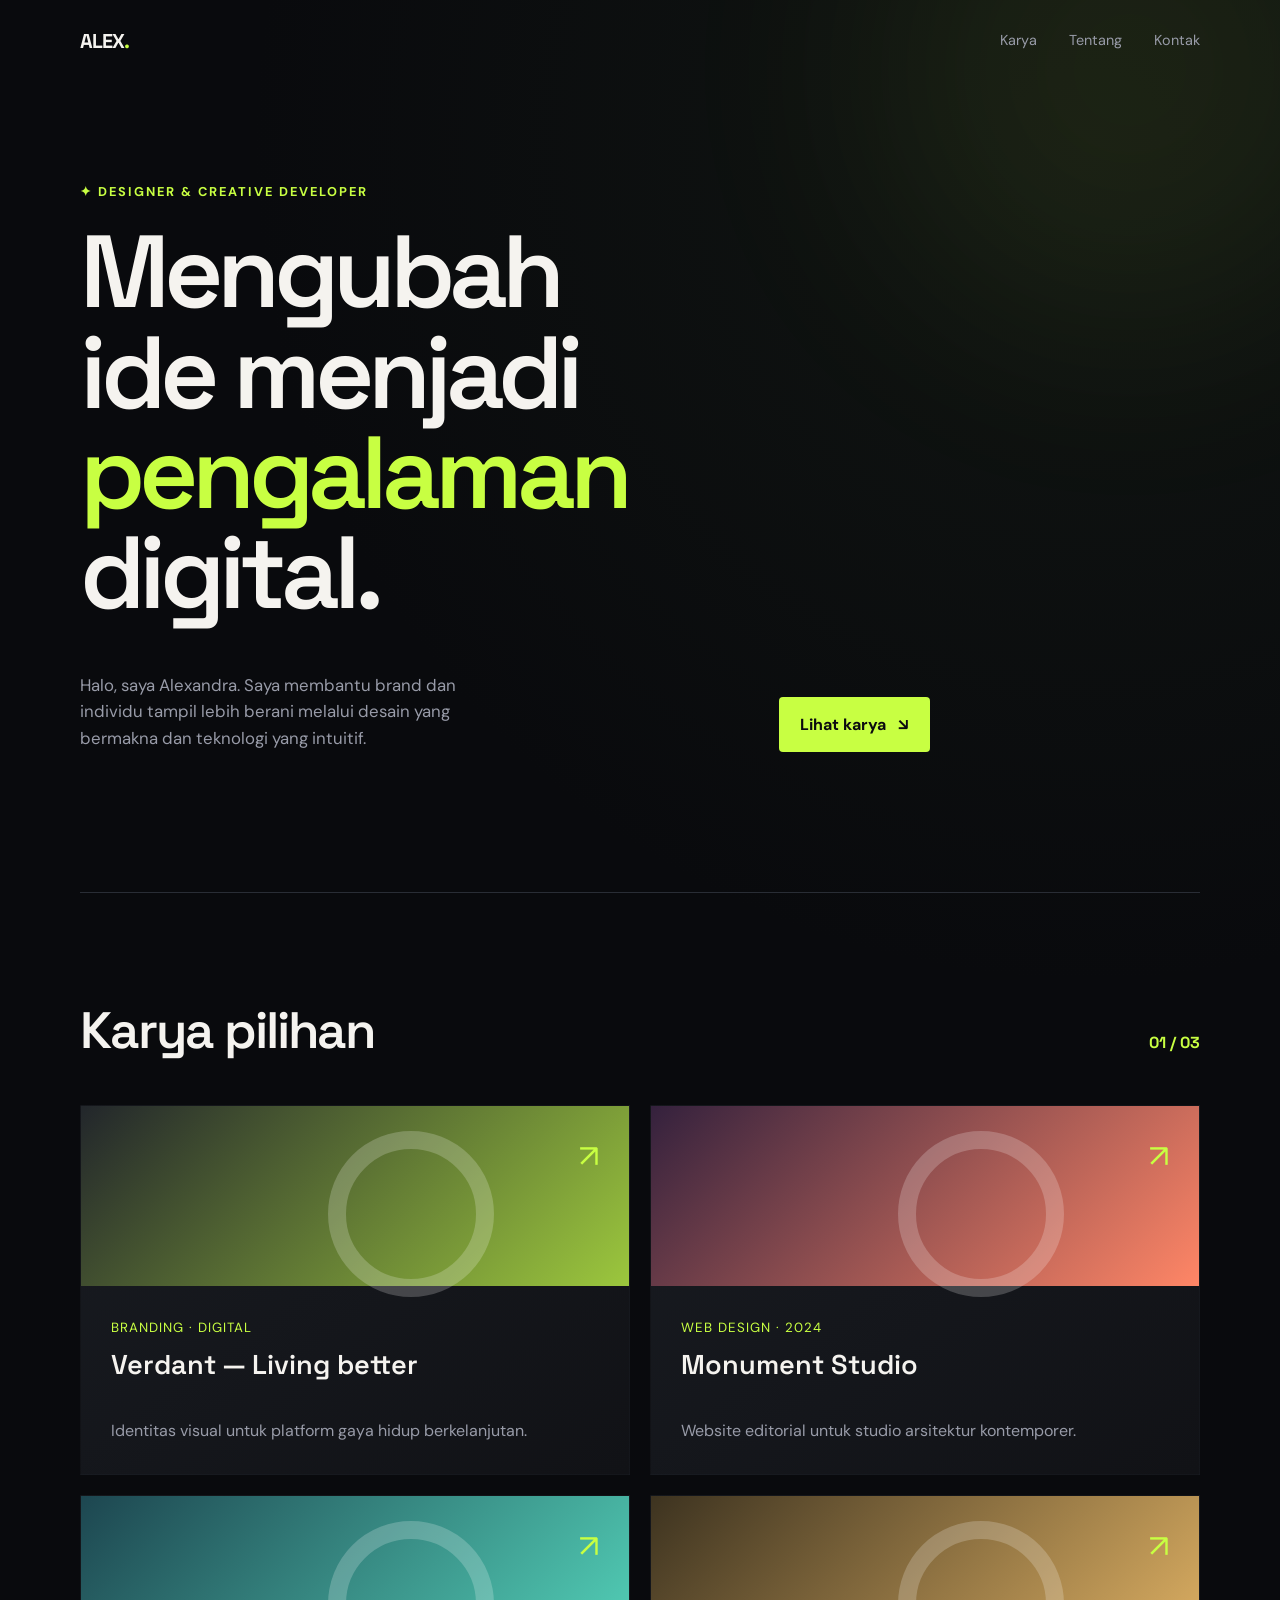
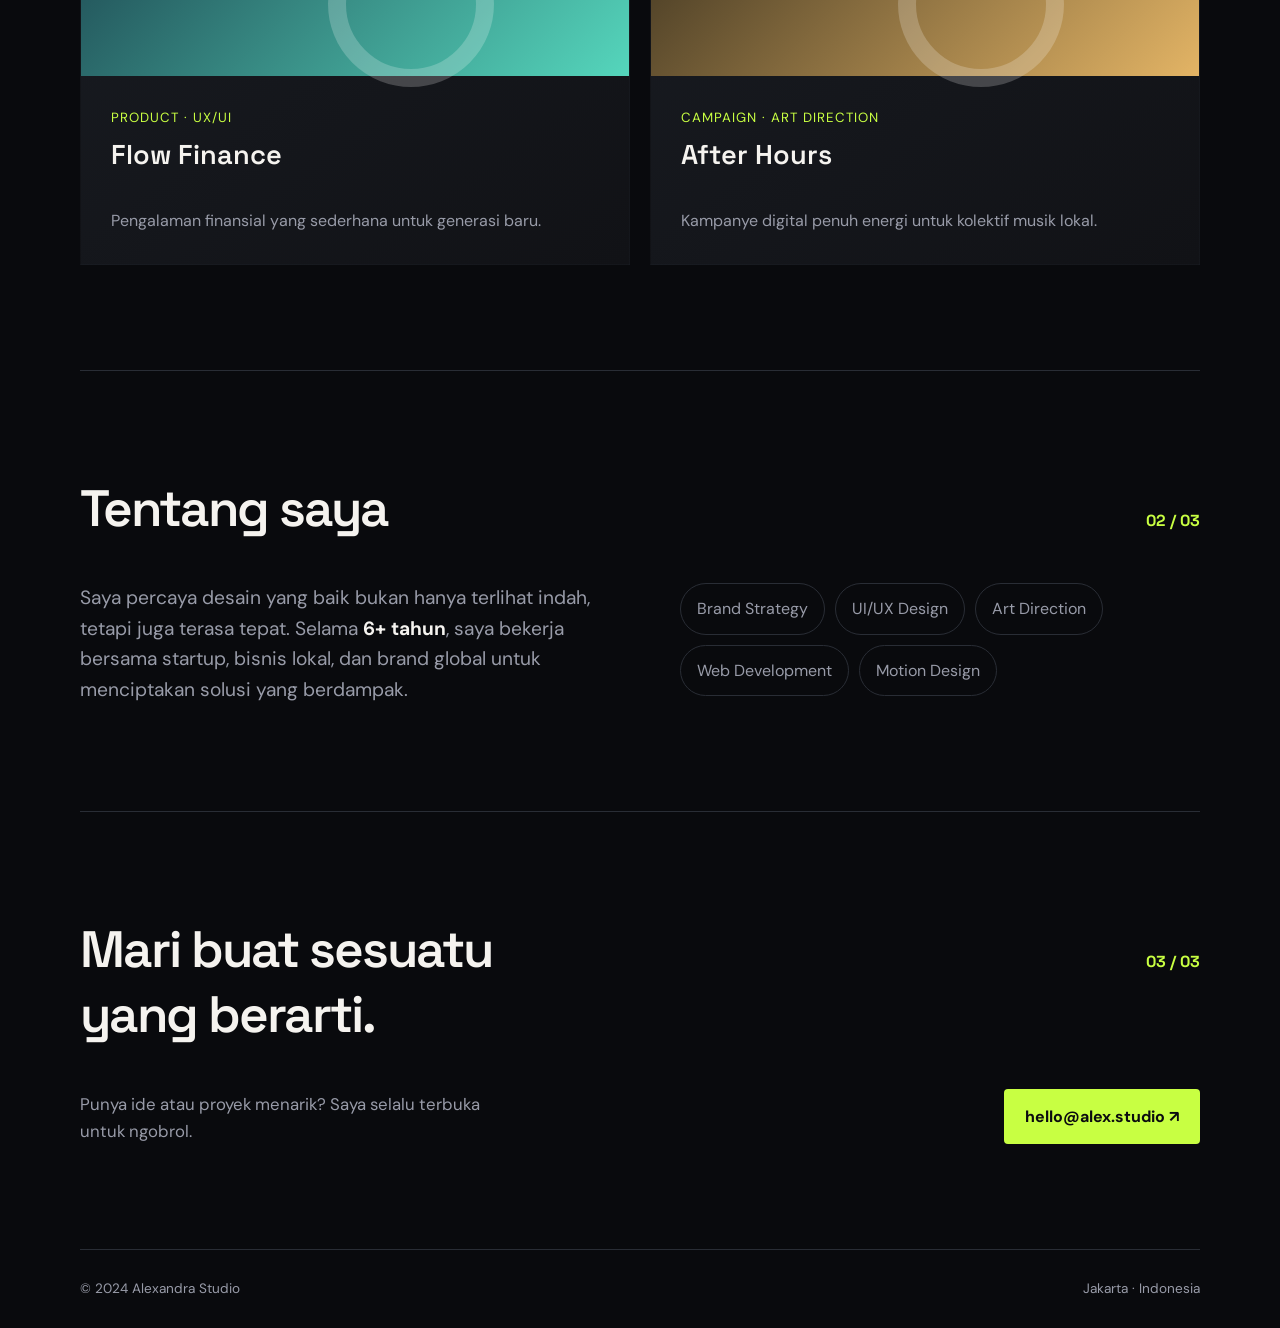
==== index.html @ 690a11e9 "Menambah Aplikasi Cek Khodam" ====
<!DOCTYPE html>
<html lang="id">
<head>
	<meta charset="UTF-8">
	<meta name="viewport" content="width=device-width, initial-scale=1.0">
	<meta name="description" content="Portofolio personal kreatif dan profesional.">
	<title>Alexandra — Creative Portfolio</title>
	<style>
		@import url('https://fonts.googleapis.com/css2?family=DM+Sans:wght@400;500;700&family=Space+Grotesk:wght@500;600;700&display=swap');
		:root { --bg:#090a0d; --card:#14161b; --text:#f5f3ef; --muted:#989ba8; --accent:#c8ff42; --line:#292d35; }
		* { box-sizing:border-box; margin:0; padding:0; }
		html { scroll-behavior:smooth; }
		body { background:radial-gradient(circle at 85% 5%,#202b1c55,transparent 28%),var(--bg); color:var(--text); font-family:'DM Sans',sans-serif; line-height:1.6; overflow-x:hidden; }
		body:before { content:''; position:fixed; width:500px; height:500px; border-radius:50%; background:var(--accent); opacity:.07; filter:blur(130px); top:-180px; right:-100px; pointer-events:none; }
		a { color:inherit; text-decoration:none; }
		.wrap { width:min(1120px, calc(100% - 48px)); margin:auto; }
		nav { display:flex; justify-content:space-between; align-items:center; padding:28px 0; position:relative; z-index:5; }
		.logo { font:700 1.25rem 'Space Grotesk'; letter-spacing:-1px; }
		.logo span { color:var(--accent); }
		.links { display:flex; gap:32px; color:var(--muted); font-size:.9rem; }
		.links a:hover { color:var(--accent); }
		.menu { display:none; background:none; border:0; color:white; font-size:1.5rem; cursor:pointer; }
		.hero { min-height:calc(100vh - 90px); display:flex; align-items:center; padding:70px 0 110px; }
		.eyebrow { color:var(--accent); font-size:.8rem; font-weight:700; letter-spacing:2px; text-transform:uppercase; margin-bottom:20px; }
		h1 { max-width:850px; font:600 clamp(3.2rem, 8vw, 7rem)/.98 'Space Grotesk'; letter-spacing:-6px; text-wrap:balance; }
		h1 em { color:var(--accent); font-style:normal; }
		.hero-bottom { display:flex; justify-content:space-between; align-items:end; gap:35px; margin-top:48px; }
		.intro { max-width:410px; color:var(--muted); font-size:1.05rem; }
		.button { display:inline-flex; align-items:center; gap:12px; background:var(--accent); color:#0b0b0f; padding:15px 21px; border-radius:4px; font-weight:700; transition:.25s; }
		.button:hover { transform:translateY(-4px); box-shadow:0 10px 30px #c8ff4230; }
		section { padding:105px 0; border-top:1px solid var(--line); }
		.section-head { display:flex; justify-content:space-between; align-items:baseline; margin-bottom:42px; }
		h2 { font:600 clamp(2rem,4vw,3.5rem) 'Space Grotesk'; letter-spacing:-2px; }
		.number { color:var(--accent); font:700 1rem 'Space Grotesk'; }
		.projects { display:grid; grid-template-columns:repeat(2,1fr); gap:20px; }
		.project { min-height:370px; background:linear-gradient(145deg,#181b21,#111216); padding:30px; display:flex; flex-direction:column; justify-content:space-between; position:relative; overflow:hidden; border:1px solid transparent; transition:.3s; }
		.project:hover { border-color:var(--accent); transform:translateY(-6px); }
		.project:after { content:'↗'; position:absolute; top:25px; right:30px; font-size:2rem; color:var(--accent); }
		.visual { height:180px; margin:-30px -30px 28px; background:linear-gradient(135deg,#22262b,#9cc73d); position:relative; }
		.visual.two { background:linear-gradient(135deg,#34213d,#ff8666); }
		.visual.three { background:linear-gradient(135deg,#1d4650,#55d6bc); }
		.visual.four { background:linear-gradient(135deg,#3d3320,#e3b465); }
		.visual:before { content:''; position:absolute; width:130px; height:130px; border:18px solid #ffffff35; border-radius:50%; top:25px; left:45%; }
		.project small { color:var(--accent); text-transform:uppercase; letter-spacing:1px; }
		.project h3 { font:600 1.7rem 'Space Grotesk'; margin-top:7px; }
		.project p { color:var(--muted); }
		.about-grid { display:grid; grid-template-columns:1fr 1fr; gap:80px; }
		.about-copy { color:var(--muted); font-size:1.2rem; }
		.about-copy strong { color:var(--text); }
		.skills { display:flex; flex-wrap:wrap; gap:10px; align-content:start; }
		.skill { border:1px solid var(--line); padding:12px 16px; border-radius:30px; color:var(--muted); }
		.contact { display:flex; justify-content:space-between; align-items:end; gap:30px; }
		.contact h2 { max-width:650px; }
		.contact h2 span { color:var(--accent); }
		footer { padding:28px 0; color:var(--muted); font-size:.85rem; display:flex; justify-content:space-between; border-top:1px solid var(--line); }
		.reveal { opacity:0; transform:translateY(24px); transition:opacity .7s ease,transform .7s ease; }
		.reveal.visible { opacity:1; transform:none; }
		@media(max-width:700px) { .wrap { width:min(100% - 32px,1120px); } .links { display:none; position:absolute; top:76px; right:0; flex-direction:column; gap:0; min-width:150px; padding:8px; background:#17191f; border:1px solid var(--line); border-radius:8px; box-shadow:0 15px 35px #0008; } .links.open { display:flex; } .links a { padding:10px 12px; } .menu { display:block; } h1 { letter-spacing:-3px; } .hero-bottom,.contact { align-items:start; flex-direction:column; } .projects,.about-grid { grid-template-columns:1fr; } .about-grid { gap:35px; } section { padding:75px 0; } footer { gap:12px; flex-direction:column; } }
	</style>
</head>
<body>
	<div class="wrap">
		<nav><a class="logo" href="#">ALEX<span>.</span></a><div class="links"><a href="#work">Karya</a><a href="#about">Tentang</a><a href="#contact">Kontak</a></div><button class="menu" aria-label="Buka menu" aria-expanded="false">☰</button></nav>
		<main>
			<section class="hero" style="border:0">
				<div><div class="eyebrow">✦ Designer & Creative Developer</div><h1>Mengubah ide menjadi <em>pengalaman</em> digital.</h1><div class="hero-bottom"><p class="intro">Halo, saya Alexandra. Saya membantu brand dan individu tampil lebih berani melalui desain yang bermakna dan teknologi yang intuitif.</p><a class="button" href="#work">Lihat karya <span>↘</span></a></div></div>
			</section>
			<section id="work"><div class="section-head"><h2>Karya pilihan</h2><span class="number">01 / 03</span></div><div class="projects">
				<a class="project" href="#"><div><div class="visual"></div><small>Branding · Digital</small><h3>Verdant — Living better</h3></div><p>Identitas visual untuk platform gaya hidup berkelanjutan.</p></a>
				<a class="project" href="#"><div><div class="visual two"></div><small>Web Design · 2024</small><h3>Monument Studio</h3></div><p>Website editorial untuk studio arsitektur kontemporer.</p></a>
				<a class="project" href="#"><div><div class="visual three"></div><small>Product · UX/UI</small><h3>Flow Finance</h3></div><p>Pengalaman finansial yang sederhana untuk generasi baru.</p></a>
				<a class="project" href="#"><div><div class="visual four"></div><small>Campaign · Art Direction</small><h3>After Hours</h3></div><p>Kampanye digital penuh energi untuk kolektif musik lokal.</p></a>
			</div></section>
			<section id="about"><div class="section-head"><h2>Tentang saya</h2><span class="number">02 / 03</span></div><div class="about-grid"><p class="about-copy">Saya percaya desain yang baik bukan hanya terlihat indah, tetapi juga terasa tepat. Selama <strong>6+ tahun</strong>, saya bekerja bersama startup, bisnis lokal, dan brand global untuk menciptakan solusi yang berdampak.</p><div class="skills"><span class="skill">Brand Strategy</span><span class="skill">UI/UX Design</span><span class="skill">Art Direction</span><span class="skill">Web Development</span><span class="skill">Motion Design</span></div></div></section>
			<section id="contact"><div class="section-head"><h2>Mari buat sesuatu<br><span>yang berarti.</span></h2><span class="number">03 / 03</span></div><div class="contact"><p class="intro">Punya ide atau proyek menarik? Saya selalu terbuka untuk ngobrol.</p><a class="button" href="mailto:hello@alex.studio">hello@alex.studio ↗</a></div></section>
		</main>
		<footer><span>© 2024 Alexandra Studio</span><span>Jakarta · Indonesia</span></footer>
	</div>
	<script>
		const menu = document.querySelector('.menu'), links = document.querySelector('.links');
		menu.addEventListener('click', () => { const open = links.classList.toggle('open'); menu.setAttribute('aria-expanded', open); });
		links.querySelectorAll('a').forEach(link => link.addEventListener('click', () => links.classList.remove('open')));
		const observer = new IntersectionObserver(entries => entries.forEach(entry => entry.isIntersecting && entry.target.classList.add('visible'), { threshold:.12 }));
		document.querySelectorAll('section, .project, footer').forEach(el => { el.classList.add('reveal'); observer.observe(el); });
	</script>
</body>
</html>
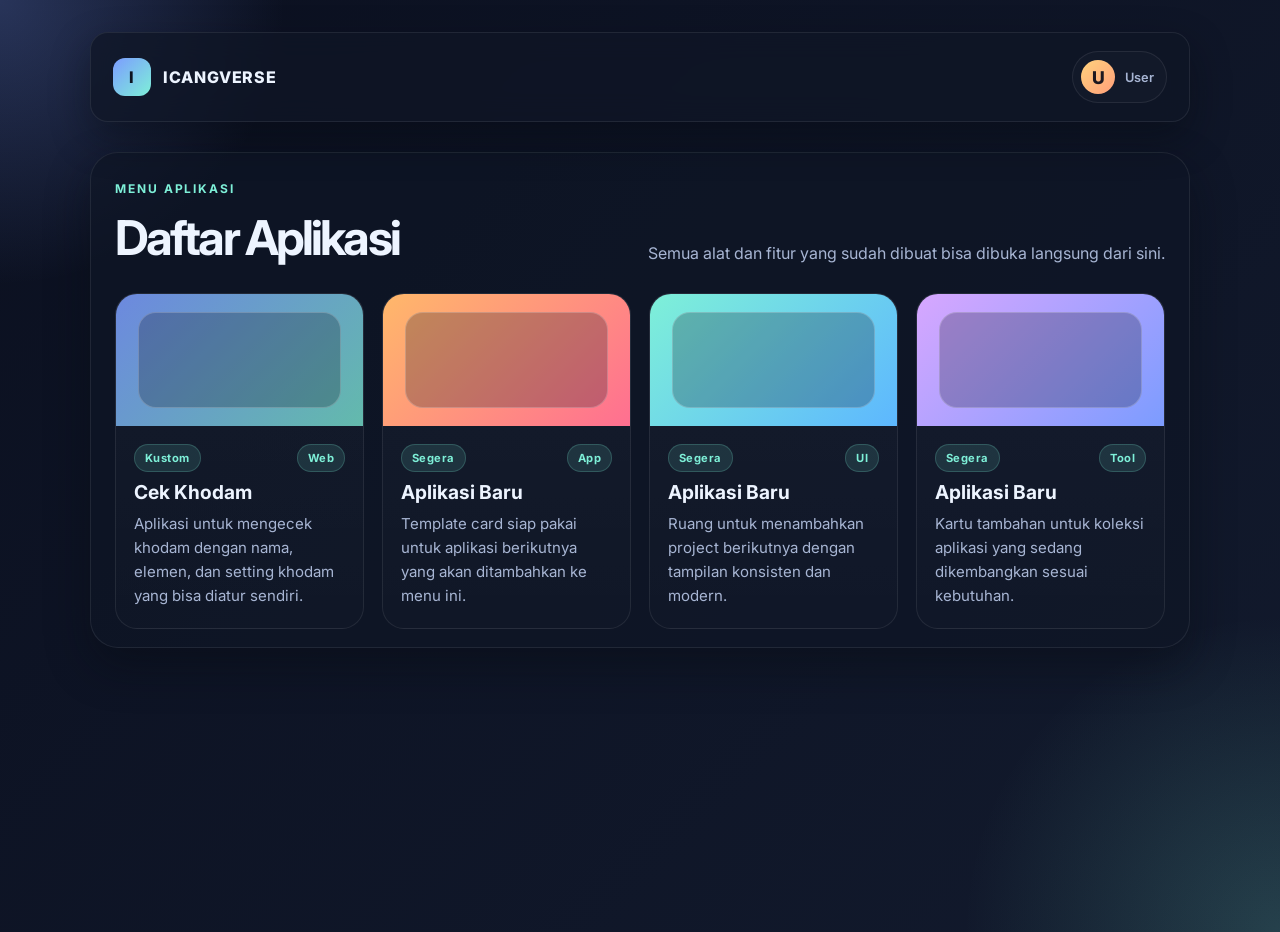
==== commit 10e8d99d: "pembaruan halaman utama" ====
--- a/index.html
+++ b/index.html
@@ -1,87 +1,320 @@
 <!DOCTYPE html>
 <html lang="id">
-<head>
-	<meta charset="UTF-8">
-	<meta name="viewport" content="width=device-width, initial-scale=1.0">
-	<meta name="description" content="Portofolio personal kreatif dan profesional.">
-	<title>Alexandra — Creative Portfolio</title>
-	<style>
-		@import url('https://fonts.googleapis.com/css2?family=DM+Sans:wght@400;500;700&family=Space+Grotesk:wght@500;600;700&display=swap');
-		:root { --bg:#090a0d; --card:#14161b; --text:#f5f3ef; --muted:#989ba8; --accent:#c8ff42; --line:#292d35; }
-		* { box-sizing:border-box; margin:0; padding:0; }
-		html { scroll-behavior:smooth; }
-		body { background:radial-gradient(circle at 85% 5%,#202b1c55,transparent 28%),var(--bg); color:var(--text); font-family:'DM Sans',sans-serif; line-height:1.6; overflow-x:hidden; }
-		body:before { content:''; position:fixed; width:500px; height:500px; border-radius:50%; background:var(--accent); opacity:.07; filter:blur(130px); top:-180px; right:-100px; pointer-events:none; }
-		a { color:inherit; text-decoration:none; }
-		.wrap { width:min(1120px, calc(100% - 48px)); margin:auto; }
-		nav { display:flex; justify-content:space-between; align-items:center; padding:28px 0; position:relative; z-index:5; }
-		.logo { font:700 1.25rem 'Space Grotesk'; letter-spacing:-1px; }
-		.logo span { color:var(--accent); }
-		.links { display:flex; gap:32px; color:var(--muted); font-size:.9rem; }
-		.links a:hover { color:var(--accent); }
-		.menu { display:none; background:none; border:0; color:white; font-size:1.5rem; cursor:pointer; }
-		.hero { min-height:calc(100vh - 90px); display:flex; align-items:center; padding:70px 0 110px; }
-		.eyebrow { color:var(--accent); font-size:.8rem; font-weight:700; letter-spacing:2px; text-transform:uppercase; margin-bottom:20px; }
-		h1 { max-width:850px; font:600 clamp(3.2rem, 8vw, 7rem)/.98 'Space Grotesk'; letter-spacing:-6px; text-wrap:balance; }
-		h1 em { color:var(--accent); font-style:normal; }
-		.hero-bottom { display:flex; justify-content:space-between; align-items:end; gap:35px; margin-top:48px; }
-		.intro { max-width:410px; color:var(--muted); font-size:1.05rem; }
-		.button { display:inline-flex; align-items:center; gap:12px; background:var(--accent); color:#0b0b0f; padding:15px 21px; border-radius:4px; font-weight:700; transition:.25s; }
-		.button:hover { transform:translateY(-4px); box-shadow:0 10px 30px #c8ff4230; }
-		section { padding:105px 0; border-top:1px solid var(--line); }
-		.section-head { display:flex; justify-content:space-between; align-items:baseline; margin-bottom:42px; }
-		h2 { font:600 clamp(2rem,4vw,3.5rem) 'Space Grotesk'; letter-spacing:-2px; }
-		.number { color:var(--accent); font:700 1rem 'Space Grotesk'; }
-		.projects { display:grid; grid-template-columns:repeat(2,1fr); gap:20px; }
-		.project { min-height:370px; background:linear-gradient(145deg,#181b21,#111216); padding:30px; display:flex; flex-direction:column; justify-content:space-between; position:relative; overflow:hidden; border:1px solid transparent; transition:.3s; }
-		.project:hover { border-color:var(--accent); transform:translateY(-6px); }
-		.project:after { content:'↗'; position:absolute; top:25px; right:30px; font-size:2rem; color:var(--accent); }
-		.visual { height:180px; margin:-30px -30px 28px; background:linear-gradient(135deg,#22262b,#9cc73d); position:relative; }
-		.visual.two { background:linear-gradient(135deg,#34213d,#ff8666); }
-		.visual.three { background:linear-gradient(135deg,#1d4650,#55d6bc); }
-		.visual.four { background:linear-gradient(135deg,#3d3320,#e3b465); }
-		.visual:before { content:''; position:absolute; width:130px; height:130px; border:18px solid #ffffff35; border-radius:50%; top:25px; left:45%; }
-		.project small { color:var(--accent); text-transform:uppercase; letter-spacing:1px; }
-		.project h3 { font:600 1.7rem 'Space Grotesk'; margin-top:7px; }
-		.project p { color:var(--muted); }
-		.about-grid { display:grid; grid-template-columns:1fr 1fr; gap:80px; }
-		.about-copy { color:var(--muted); font-size:1.2rem; }
-		.about-copy strong { color:var(--text); }
-		.skills { display:flex; flex-wrap:wrap; gap:10px; align-content:start; }
-		.skill { border:1px solid var(--line); padding:12px 16px; border-radius:30px; color:var(--muted); }
-		.contact { display:flex; justify-content:space-between; align-items:end; gap:30px; }
-		.contact h2 { max-width:650px; }
-		.contact h2 span { color:var(--accent); }
-		footer { padding:28px 0; color:var(--muted); font-size:.85rem; display:flex; justify-content:space-between; border-top:1px solid var(--line); }
-		.reveal { opacity:0; transform:translateY(24px); transition:opacity .7s ease,transform .7s ease; }
-		.reveal.visible { opacity:1; transform:none; }
-		@media(max-width:700px) { .wrap { width:min(100% - 32px,1120px); } .links { display:none; position:absolute; top:76px; right:0; flex-direction:column; gap:0; min-width:150px; padding:8px; background:#17191f; border:1px solid var(--line); border-radius:8px; box-shadow:0 15px 35px #0008; } .links.open { display:flex; } .links a { padding:10px 12px; } .menu { display:block; } h1 { letter-spacing:-3px; } .hero-bottom,.contact { align-items:start; flex-direction:column; } .projects,.about-grid { grid-template-columns:1fr; } .about-grid { gap:35px; } section { padding:75px 0; } footer { gap:12px; flex-direction:column; } }
-	</style>
-</head>
-<body>
-	<div class="wrap">
-		<nav><a class="logo" href="#">ALEX<span>.</span></a><div class="links"><a href="#work">Karya</a><a href="#about">Tentang</a><a href="#contact">Kontak</a></div><button class="menu" aria-label="Buka menu" aria-expanded="false">☰</button></nav>
-		<main>
-			<section class="hero" style="border:0">
-				<div><div class="eyebrow">✦ Designer & Creative Developer</div><h1>Mengubah ide menjadi <em>pengalaman</em> digital.</h1><div class="hero-bottom"><p class="intro">Halo, saya Alexandra. Saya membantu brand dan individu tampil lebih berani melalui desain yang bermakna dan teknologi yang intuitif.</p><a class="button" href="#work">Lihat karya <span>↘</span></a></div></div>
-			</section>
-			<section id="work"><div class="section-head"><h2>Karya pilihan</h2><span class="number">01 / 03</span></div><div class="projects">
-				<a class="project" href="#"><div><div class="visual"></div><small>Branding · Digital</small><h3>Verdant — Living better</h3></div><p>Identitas visual untuk platform gaya hidup berkelanjutan.</p></a>
-				<a class="project" href="#"><div><div class="visual two"></div><small>Web Design · 2024</small><h3>Monument Studio</h3></div><p>Website editorial untuk studio arsitektur kontemporer.</p></a>
-				<a class="project" href="#"><div><div class="visual three"></div><small>Product · UX/UI</small><h3>Flow Finance</h3></div><p>Pengalaman finansial yang sederhana untuk generasi baru.</p></a>
-				<a class="project" href="#"><div><div class="visual four"></div><small>Campaign · Art Direction</small><h3>After Hours</h3></div><p>Kampanye digital penuh energi untuk kolektif musik lokal.</p></a>
-			</div></section>
-			<section id="about"><div class="section-head"><h2>Tentang saya</h2><span class="number">02 / 03</span></div><div class="about-grid"><p class="about-copy">Saya percaya desain yang baik bukan hanya terlihat indah, tetapi juga terasa tepat. Selama <strong>6+ tahun</strong>, saya bekerja bersama startup, bisnis lokal, dan brand global untuk menciptakan solusi yang berdampak.</p><div class="skills"><span class="skill">Brand Strategy</span><span class="skill">UI/UX Design</span><span class="skill">Art Direction</span><span class="skill">Web Development</span><span class="skill">Motion Design</span></div></div></section>
-			<section id="contact"><div class="section-head"><h2>Mari buat sesuatu<br><span>yang berarti.</span></h2><span class="number">03 / 03</span></div><div class="contact"><p class="intro">Punya ide atau proyek menarik? Saya selalu terbuka untuk ngobrol.</p><a class="button" href="mailto:hello@alex.studio">hello@alex.studio ↗</a></div></section>
-		</main>
-		<footer><span>© 2024 Alexandra Studio</span><span>Jakarta · Indonesia</span></footer>
-	</div>
-	<script>
-		const menu = document.querySelector('.menu'), links = document.querySelector('.links');
-		menu.addEventListener('click', () => { const open = links.classList.toggle('open'); menu.setAttribute('aria-expanded', open); });
-		links.querySelectorAll('a').forEach(link => link.addEventListener('click', () => links.classList.remove('open')));
-		const observer = new IntersectionObserver(entries => entries.forEach(entry => entry.isIntersecting && entry.target.classList.add('visible'), { threshold:.12 }));
-		document.querySelectorAll('section, .project, footer').forEach(el => { el.classList.add('reveal'); observer.observe(el); });
-	</script>
-</body>
+  <head>
+    <meta charset="UTF-8" />
+    <meta name="viewport" content="width=device-width, initial-scale=1.0" />
+    <title>Daftar Aplikasi</title>
+    <style>
+      @import url('https://fonts.googleapis.com/css2?family=Inter:wght@400;500;600;700;800&display=swap');
+
+      :root {
+        --bg: #0b1020;
+        --bg-2: #121a2d;
+        --panel: rgba(18, 26, 45, 0.88);
+        --panel-strong: #1a2338;
+        --text: #edf4ff;
+        --muted: #a7b5d3;
+        --line: rgba(255,255,255,0.08);
+        --accent: #7c9cff;
+        --accent-2: #7ef0d8;
+        --accent-3: #f9d77a;
+        --shadow: rgba(7, 10, 18, 0.45);
+      }
+
+      * { box-sizing: border-box; }
+
+      body {
+        margin: 0;
+        min-height: 100vh;
+        font-family: 'Inter', sans-serif;
+        color: var(--text);
+        background:
+          radial-gradient(circle at top left, rgba(124, 156, 255, 0.26), transparent 18%),
+          radial-gradient(circle at bottom right, rgba(126, 240, 216, 0.18), transparent 20%),
+          linear-gradient(135deg, var(--bg), var(--bg-2));
+      }
+
+      a { color: inherit; text-decoration: none; }
+
+      .page {
+        width: min(1100px, calc(100% - 32px));
+        margin: 32px auto;
+      }
+
+      header {
+        display: flex;
+        justify-content: space-between;
+        align-items: center;
+        gap: 18px;
+        padding: 18px 22px;
+        background: rgba(15, 22, 38, 0.75);
+        border: 1px solid var(--line);
+        border-radius: 18px;
+        backdrop-filter: blur(14px);
+        box-shadow: 0 16px 38px var(--shadow);
+      }
+
+      .brand {
+        display: flex;
+        align-items: center;
+        gap: 12px;
+        font-weight: 800;
+        letter-spacing: 0.04em;
+      }
+
+      .brand-mark {
+        width: 38px;
+        height: 38px;
+        border-radius: 12px;
+        display: grid;
+        place-items: center;
+        background: linear-gradient(135deg, var(--accent), var(--accent-2));
+        color: #0d1320;
+        font-weight: 800;
+      }
+
+      .user-box {
+        display: flex;
+        align-items: center;
+        gap: 10px;
+        padding: 8px 12px 8px 8px;
+        border-radius: 999px;
+        border: 1px solid var(--line);
+        background: rgba(255,255,255,0.02);
+      }
+
+      .user-avatar {
+        width: 34px;
+        height: 34px;
+        border-radius: 50%;
+        display: grid;
+        place-items: center;
+        background: linear-gradient(135deg, #ffd27d, #ff9f7a);
+        color: #1d1820;
+        font-size: 1.1rem;
+        font-weight: 800;
+      }
+
+      .user-name {
+        font-size: 0.8rem;
+        color: var(--muted);
+        font-weight: 600;
+      }
+
+      main {
+        margin-top: 30px;
+        padding: 28px 24px 18px;
+        background: rgba(15, 22, 38, 0.7);
+        border: 1px solid var(--line);
+        border-radius: 28px;
+        box-shadow: 0 18px 44px var(--shadow);
+      }
+
+      .title-row {
+        display: flex;
+        justify-content: space-between;
+        align-items: end;
+        gap: 18px;
+        margin-bottom: 26px;
+      }
+
+      .eyebrow {
+        margin: 0 0 12px;
+        font-size: 0.75rem;
+        letter-spacing: 0.16em;
+        text-transform: uppercase;
+        color: var(--accent-2);
+        font-weight: 700;
+      }
+
+      h1 {
+        margin: 0;
+        font-size: clamp(2rem, 4vw, 3rem);
+        letter-spacing: -0.06em;
+      }
+
+      .subtext {
+        margin: 0;
+        color: var(--muted);
+        max-width: 560px;
+        line-height: 1.7;
+      }
+
+      .app-grid {
+        display: grid;
+        grid-template-columns: repeat(auto-fit, minmax(240px, 1fr));
+        gap: 18px;
+        margin-top: 22px;
+      }
+
+      .app-card {
+        display: block;
+        border-radius: 22px;
+        overflow: hidden;
+        border: 1px solid var(--line);
+        background: linear-gradient(180deg, rgba(255,255,255,0.03), rgba(255,255,255,0.01));
+        transition: transform 0.2s ease, border-color 0.2s ease, box-shadow 0.2s ease;
+      }
+
+      .app-card:hover {
+        transform: translateY(-3px);
+        border-color: rgba(124, 156, 255, 0.3);
+        box-shadow: 0 14px 28px rgba(124, 156, 255, 0.15);
+      }
+
+      .app-thumb {
+        height: 132px;
+        position: relative;
+        background: linear-gradient(135deg, rgba(124,156,255,0.85), rgba(126,240,216,0.75));
+      }
+
+      .app-thumb::before {
+        content: "";
+        position: absolute;
+        inset: 18px 22px;
+        border-radius: 18px;
+        background: rgba(10, 15, 28, 0.25);
+        border: 1px solid rgba(255,255,255,0.2);
+      }
+
+      .app-thumb.alt-1 { background: linear-gradient(135deg, #ffb86a, #ff6f91); }
+      .app-thumb.alt-2 { background: linear-gradient(135deg, #7ef0d8, #5db7ff); }
+      .app-thumb.alt-3 { background: linear-gradient(135deg, #d7a7ff, #7c9cff); }
+
+      .app-content {
+        padding: 18px 18px 20px;
+      }
+
+      .meta {
+        display: flex;
+        justify-content: space-between;
+        align-items: center;
+        gap: 12px;
+        margin-bottom: 8px;
+      }
+
+      .tag {
+        display: inline-flex;
+        align-items: center;
+        justify-content: center;
+        padding: 6px 10px;
+        border-radius: 999px;
+        font-size: 0.7rem;
+        font-weight: 700;
+        letter-spacing: 0.04em;
+        background: rgba(126, 240, 216, 0.12);
+        color: var(--accent-2);
+        border: 1px solid rgba(126, 240, 216, 0.2);
+      }
+
+      .app-name {
+        margin: 0 0 8px;
+        font-size: 1.2rem;
+        font-weight: 700;
+      }
+
+      .app-desc {
+        margin: 0;
+        color: var(--muted);
+        line-height: 1.6;
+        font-size: 0.94rem;
+      }
+
+      @media (max-width: 640px) {
+        .page {
+          width: min(100% - 20px, 1100px);
+          margin: 18px auto 28px;
+        }
+
+        header,
+        .title-row {
+          flex-direction: column;
+          align-items: flex-start;
+        }
+
+        header {
+          padding: 16px 18px;
+        }
+
+        main {
+          padding: 22px 18px 14px;
+        }
+      }
+    </style>
+  </head>
+  <body>
+    <div class="page">
+      <header>
+        <div class="brand">
+          <div class="brand-mark">I</div>
+          <span>ICANGVERSE</span>
+        </div>
+
+        <div class="user-box" aria-label="profil pengguna">
+          <div class="user-avatar">U</div>
+          <div class="user-name">User</div>
+        </div>
+      </header>
+
+      <main>
+        <div class="title-row">
+          <div>
+            <p class="eyebrow">Menu aplikasi</p>
+            <h1>Daftar Aplikasi</h1>
+          </div>
+          <p class="subtext">Semua alat dan fitur yang sudah dibuat bisa dibuka langsung dari sini.</p>
+        </div>
+
+        <div class="app-grid">
+          <a class="app-card" href="aplikasi/cek-khodam/index.html">
+            <div class="app-thumb"></div>
+            <div class="app-content">
+              <div class="meta">
+                <span class="tag">Kustom</span>
+                <span class="tag">Web</span>
+              </div>
+              <h2 class="app-name">Cek Khodam</h2>
+              <p class="app-desc">Aplikasi untuk mengecek khodam dengan nama, elemen, dan setting khodam yang bisa diatur sendiri.</p>
+            </div>
+          </a>
+
+          <a class="app-card" href="#">
+            <div class="app-thumb alt-1"></div>
+            <div class="app-content">
+              <div class="meta">
+                <span class="tag">Segera</span>
+                <span class="tag">App</span>
+              </div>
+              <h2 class="app-name">Aplikasi Baru</h2>
+              <p class="app-desc">Template card siap pakai untuk aplikasi berikutnya yang akan ditambahkan ke menu ini.</p>
+            </div>
+          </a>
+
+          <a class="app-card" href="#">
+            <div class="app-thumb alt-2"></div>
+            <div class="app-content">
+              <div class="meta">
+                <span class="tag">Segera</span>
+                <span class="tag">UI</span>
+              </div>
+              <h2 class="app-name">Aplikasi Baru</h2>
+              <p class="app-desc">Ruang untuk menambahkan project berikutnya dengan tampilan konsisten dan modern.</p>
+            </div>
+          </a>
+
+          <a class="app-card" href="#">
+            <div class="app-thumb alt-3"></div>
+            <div class="app-content">
+              <div class="meta">
+                <span class="tag">Segera</span>
+                <span class="tag">Tool</span>
+              </div>
+              <h2 class="app-name">Aplikasi Baru</h2>
+              <p class="app-desc">Kartu tambahan untuk koleksi aplikasi yang sedang dikembangkan sesuai kebutuhan.</p>
+            </div>
+          </a>
+        </div>
+      </main>
+    </div>
+  </body>
 </html>
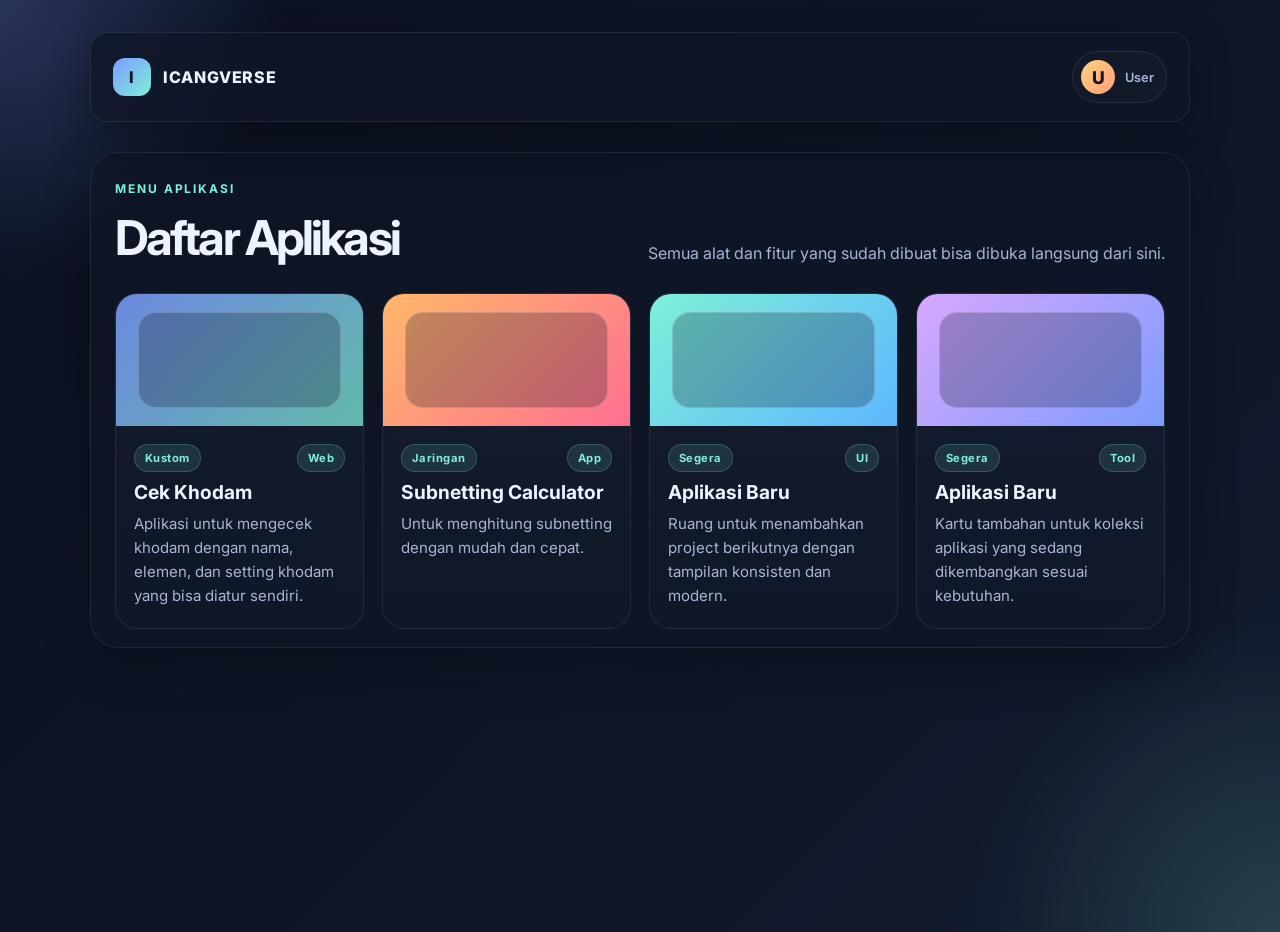
==== commit 4d8c627f: "pembaruan halaman utama" ====
--- a/index.html
+++ b/index.html
@@ -282,11 +282,11 @@
             <div class="app-thumb alt-1"></div>
             <div class="app-content">
               <div class="meta">
-                <span class="tag">Segera</span>
+                <span class="tag">Jaringan</span>
                 <span class="tag">App</span>
               </div>
-              <h2 class="app-name">Aplikasi Baru</h2>
-              <p class="app-desc">Template card siap pakai untuk aplikasi berikutnya yang akan ditambahkan ke menu ini.</p>
+              <h2 class="app-name">Subnetting Calculator</h2>
+              <p class="app-desc">Untuk menghitung subnetting dengan mudah dan cepat.</p>
             </div>
           </a>
 
@@ -317,4 +317,4 @@
       </main>
     </div>
   </body>
-</html>
+</html>
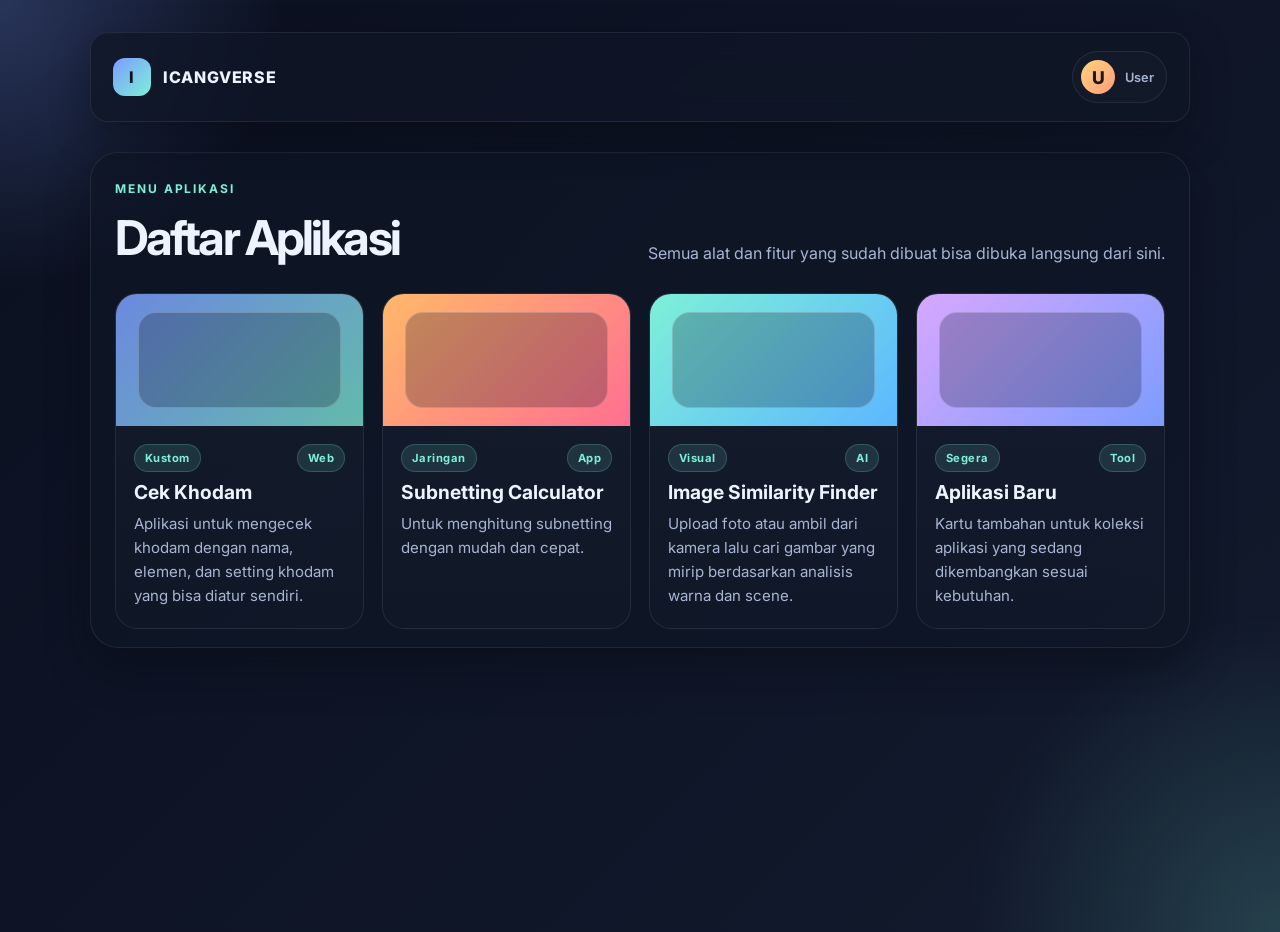
==== commit 075b6000: "pembaruan halaman utama" ====
--- a/index.html
+++ b/index.html
@@ -278,7 +278,7 @@
             </div>
           </a>
 
-          <a class="app-card" href="#">
+          <a class="app-card" href="aplikasi/calc-subnetting/index.html">
             <div class="app-thumb alt-1"></div>
             <div class="app-content">
               <div class="meta">
@@ -290,15 +290,15 @@
             </div>
           </a>
 
-          <a class="app-card" href="#">
+          <a class="app-card" href="aplikasi/kemiripan/index.html">
             <div class="app-thumb alt-2"></div>
             <div class="app-content">
               <div class="meta">
-                <span class="tag">Segera</span>
-                <span class="tag">UI</span>
+                <span class="tag">Visual</span>
+                <span class="tag">AI</span>
               </div>
-              <h2 class="app-name">Aplikasi Baru</h2>
-              <p class="app-desc">Ruang untuk menambahkan project berikutnya dengan tampilan konsisten dan modern.</p>
+              <h2 class="app-name">Image Similarity Finder</h2>
+              <p class="app-desc">Upload foto atau ambil dari kamera lalu cari gambar yang mirip berdasarkan analisis warna dan scene.</p>
             </div>
           </a>
 
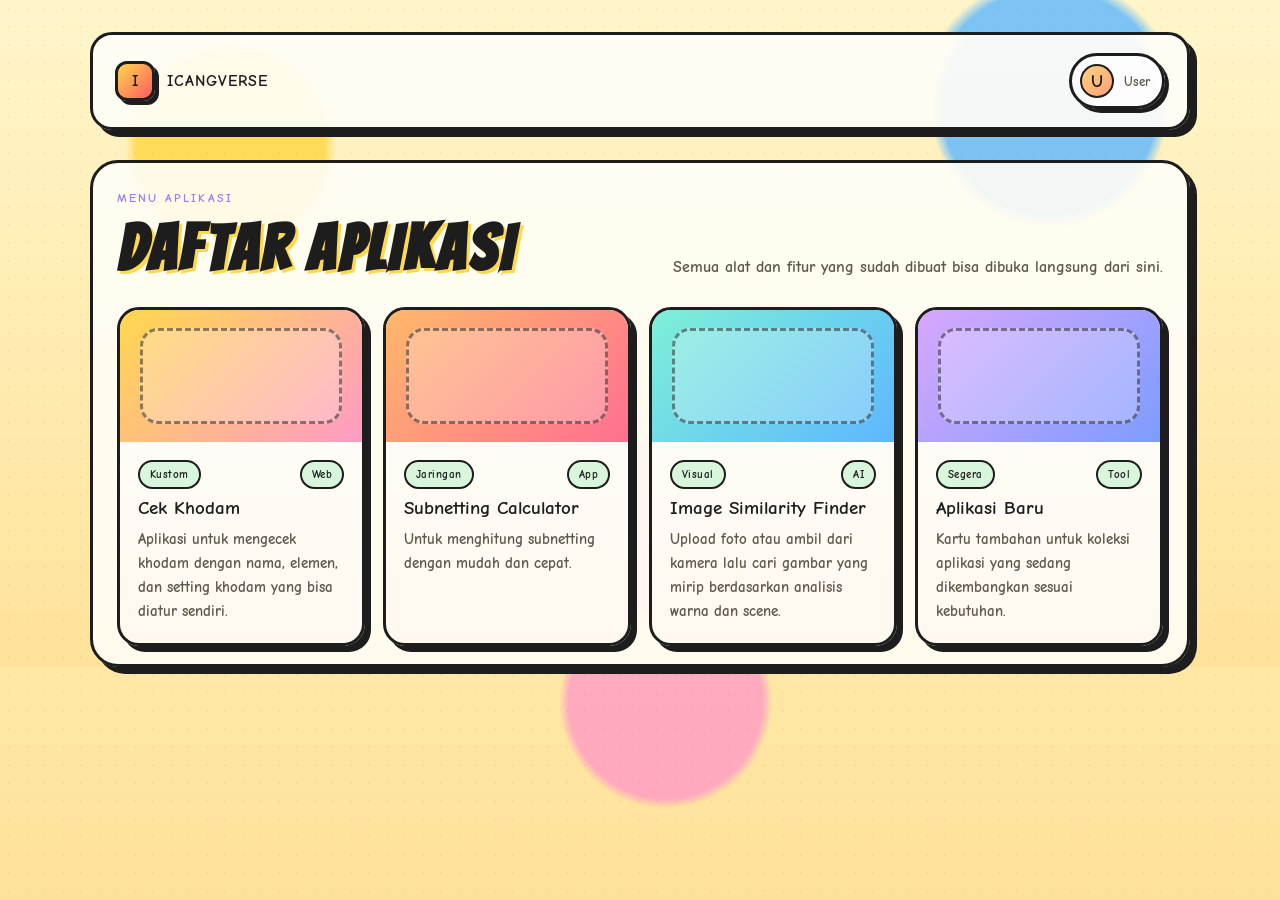
==== commit 14daea6f: "perubahan tema comic" ====
--- a/index.html
+++ b/index.html
@@ -4,34 +4,49 @@
     <meta charset="UTF-8" />
     <meta name="viewport" content="width=device-width, initial-scale=1.0" />
     <title>Daftar Aplikasi</title>
+    <link rel="icon" type="image/png" href="assets/images/pavicon.png" />
     <style>
-      @import url('https://fonts.googleapis.com/css2?family=Inter:wght@400;500;600;700;800&display=swap');
+      @import url('https://fonts.googleapis.com/css2?family=Bangers&family=Comic+Neue:wght@400;700;800&display=swap');
 
       :root {
-        --bg: #0b1020;
-        --bg-2: #121a2d;
-        --panel: rgba(18, 26, 45, 0.88);
-        --panel-strong: #1a2338;
-        --text: #edf4ff;
-        --muted: #a7b5d3;
-        --line: rgba(255,255,255,0.08);
-        --accent: #7c9cff;
-        --accent-2: #7ef0d8;
-        --accent-3: #f9d77a;
-        --shadow: rgba(7, 10, 18, 0.45);
+        --bg: #fff5c8;
+        --bg-deep: #ffe29a;
+        --panel: rgba(255, 253, 247, 0.92);
+        --panel-soft: #fff7f1;
+        --text: #1d1d1d;
+        --muted: #5d5a4d;
+        --line: #1d1d1d;
+        --yellow: #ffd84d;
+        --red: #ff5a5f;
+        --pink: #ff9ac5;
+        --blue: #5bb7ff;
+        --green: #7fe8a0;
+        --purple: #9b7cff;
+        --shadow: 7px 7px 0 #1d1d1d;
       }
 
       * { box-sizing: border-box; }
 
-      body {
+      html, body {
         margin: 0;
-        min-height: 100vh;
-        font-family: 'Inter', sans-serif;
+        min-height: 100%;
+        font-family: 'Comic Neue', sans-serif;
         color: var(--text);
         background:
-          radial-gradient(circle at top left, rgba(124, 156, 255, 0.26), transparent 18%),
-          radial-gradient(circle at bottom right, rgba(126, 240, 216, 0.18), transparent 20%),
-          linear-gradient(135deg, var(--bg), var(--bg-2));
+          radial-gradient(circle at 18% 18%, rgba(255, 216, 77, 0.9) 0 8%, transparent 9%),
+          radial-gradient(circle at 82% 12%, rgba(91, 183, 255, 0.8) 0 9%, transparent 10%),
+          radial-gradient(circle at 52% 78%, rgba(255, 154, 197, 0.8) 0 10%, transparent 11%),
+          linear-gradient(180deg, var(--bg), var(--bg-deep));
+      }
+
+      body::before {
+        content: "";
+        position: fixed;
+        inset: 0;
+        pointer-events: none;
+        opacity: 0.5;
+        background-image: radial-gradient(circle, rgba(29,29,29,0.08) 1.5px, transparent 1.5px);
+        background-size: 18px 18px;
       }
 
       a { color: inherit; text-decoration: none; }
@@ -39,6 +54,8 @@
       .page {
         width: min(1100px, calc(100% - 32px));
         margin: 32px auto;
+        position: relative;
+        z-index: 1;
       }
 
       header {
@@ -47,11 +64,10 @@
         align-items: center;
         gap: 18px;
         padding: 18px 22px;
-        background: rgba(15, 22, 38, 0.75);
-        border: 1px solid var(--line);
-        border-radius: 18px;
-        backdrop-filter: blur(14px);
-        box-shadow: 0 16px 38px var(--shadow);
+        background: rgba(255, 253, 247, 0.92);
+        border: 3px solid var(--line);
+        border-radius: 22px;
+        box-shadow: var(--shadow);
       }
 
       .brand {
@@ -59,18 +75,21 @@
         align-items: center;
         gap: 12px;
         font-weight: 800;
-        letter-spacing: 0.04em;
+        letter-spacing: 0.06em;
+        text-transform: uppercase;
       }
 
       .brand-mark {
-        width: 38px;
-        height: 38px;
+        width: 40px;
+        height: 40px;
         border-radius: 12px;
         display: grid;
         place-items: center;
-        background: linear-gradient(135deg, var(--accent), var(--accent-2));
-        color: #0d1320;
-        font-weight: 800;
+        background: linear-gradient(135deg, var(--yellow), var(--red));
+        color: var(--text);
+        font-weight: 900;
+        border: 3px solid var(--line);
+        box-shadow: 4px 4px 0 var(--line);
       }
 
       .user-box {
@@ -79,8 +98,9 @@
         gap: 10px;
         padding: 8px 12px 8px 8px;
         border-radius: 999px;
-        border: 1px solid var(--line);
-        background: rgba(255,255,255,0.02);
+        border: 3px solid var(--line);
+        background: rgba(255,255,255,0.8);
+        box-shadow: 4px 4px 0 var(--line);
       }
 
       .user-avatar {
@@ -90,24 +110,25 @@
         display: grid;
         place-items: center;
         background: linear-gradient(135deg, #ffd27d, #ff9f7a);
-        color: #1d1820;
+        color: var(--text);
         font-size: 1.1rem;
-        font-weight: 800;
+        font-weight: 900;
+        border: 2px solid var(--line);
       }
 
       .user-name {
-        font-size: 0.8rem;
+        font-size: 0.82rem;
         color: var(--muted);
-        font-weight: 600;
+        font-weight: 800;
       }
 
       main {
         margin-top: 30px;
         padding: 28px 24px 18px;
-        background: rgba(15, 22, 38, 0.7);
-        border: 1px solid var(--line);
+        background: rgba(255, 253, 247, 0.9);
+        border: 3px solid var(--line);
         border-radius: 28px;
-        box-shadow: 0 18px 44px var(--shadow);
+        box-shadow: var(--shadow);
       }
 
       .title-row {
@@ -121,16 +142,20 @@
       .eyebrow {
         margin: 0 0 12px;
         font-size: 0.75rem;
-        letter-spacing: 0.16em;
+        letter-spacing: 0.18em;
         text-transform: uppercase;
-        color: var(--accent-2);
-        font-weight: 700;
+        color: var(--purple);
+        font-weight: 800;
       }
 
       h1 {
         margin: 0;
-        font-size: clamp(2rem, 4vw, 3rem);
-        letter-spacing: -0.06em;
+        font-family: 'Bangers', cursive;
+        font-size: clamp(2.6rem, 5vw, 4.2rem);
+        letter-spacing: 0.05em;
+        line-height: 1;
+        text-transform: uppercase;
+        text-shadow: 3px 3px 0 var(--yellow);
       }
 
       .subtext {
@@ -138,6 +163,7 @@
         color: var(--muted);
         max-width: 560px;
         line-height: 1.7;
+        font-weight: 700;
       }
 
       .app-grid {
@@ -151,30 +177,30 @@
         display: block;
         border-radius: 22px;
         overflow: hidden;
-        border: 1px solid var(--line);
-        background: linear-gradient(180deg, rgba(255,255,255,0.03), rgba(255,255,255,0.01));
-        transition: transform 0.2s ease, border-color 0.2s ease, box-shadow 0.2s ease;
+        border: 3px solid var(--line);
+        background: linear-gradient(180deg, #fffefb, #fff8ef);
+        box-shadow: 6px 6px 0 var(--line);
+        transition: transform 0.2s ease, box-shadow 0.2s ease;
       }
 
       .app-card:hover {
-        transform: translateY(-3px);
-        border-color: rgba(124, 156, 255, 0.3);
-        box-shadow: 0 14px 28px rgba(124, 156, 255, 0.15);
+        transform: translate(-3px, -3px);
+        box-shadow: 9px 9px 0 var(--line);
       }
 
       .app-thumb {
         height: 132px;
         position: relative;
-        background: linear-gradient(135deg, rgba(124,156,255,0.85), rgba(126,240,216,0.75));
+        background: linear-gradient(135deg, var(--yellow), var(--pink));
       }
 
       .app-thumb::before {
         content: "";
         position: absolute;
-        inset: 18px 22px;
+        inset: 18px 20px;
         border-radius: 18px;
-        background: rgba(10, 15, 28, 0.25);
-        border: 1px solid rgba(255,255,255,0.2);
+        background: rgba(255,255,255,0.25);
+        border: 3px dashed rgba(29,29,29,0.5);
       }
 
       .app-thumb.alt-1 { background: linear-gradient(135deg, #ffb86a, #ff6f91); }
@@ -200,17 +226,17 @@
         padding: 6px 10px;
         border-radius: 999px;
         font-size: 0.7rem;
-        font-weight: 700;
+        font-weight: 800;
         letter-spacing: 0.04em;
-        background: rgba(126, 240, 216, 0.12);
-        color: var(--accent-2);
-        border: 1px solid rgba(126, 240, 216, 0.2);
+        background: rgba(127, 232, 160, 0.3);
+        color: var(--text);
+        border: 2px solid var(--line);
       }
 
       .app-name {
         margin: 0 0 8px;
         font-size: 1.2rem;
-        font-weight: 700;
+        font-weight: 800;
       }
 
       .app-desc {
@@ -218,6 +244,7 @@
         color: var(--muted);
         line-height: 1.6;
         font-size: 0.94rem;
+        font-weight: 700;
       }
 
       @media (max-width: 640px) {
@@ -241,6 +268,7 @@
         }
       }
     </style>
+
   </head>
   <body>
     <div class="page">
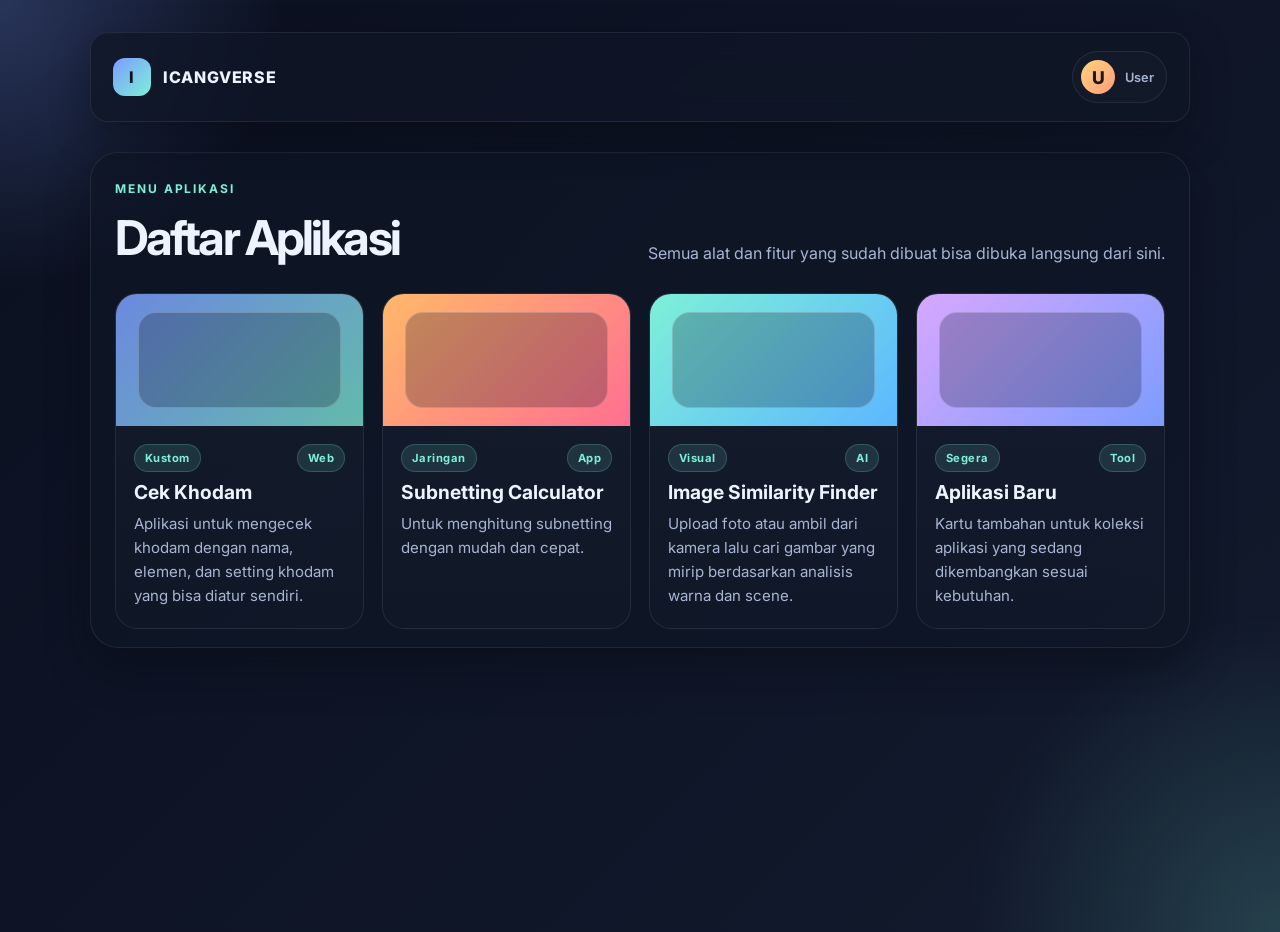
==== commit bc481aa6: "kembalikan style semula" ====
--- a/index.html
+++ b/index.html
@@ -6,47 +6,33 @@
     <title>Daftar Aplikasi</title>
     <link rel="icon" type="image/png" href="assets/images/pavicon.png" />
     <style>
-      @import url('https://fonts.googleapis.com/css2?family=Bangers&family=Comic+Neue:wght@400;700;800&display=swap');
+      @import url('https://fonts.googleapis.com/css2?family=Inter:wght@400;500;600;700;800&display=swap');
 
       :root {
-        --bg: #fff5c8;
-        --bg-deep: #ffe29a;
-        --panel: rgba(255, 253, 247, 0.92);
-        --panel-soft: #fff7f1;
-        --text: #1d1d1d;
-        --muted: #5d5a4d;
-        --line: #1d1d1d;
-        --yellow: #ffd84d;
-        --red: #ff5a5f;
-        --pink: #ff9ac5;
-        --blue: #5bb7ff;
-        --green: #7fe8a0;
-        --purple: #9b7cff;
-        --shadow: 7px 7px 0 #1d1d1d;
+        --bg: #0b1020;
+        --bg-2: #121a2d;
+        --panel: rgba(18, 26, 45, 0.88);
+        --panel-strong: #1a2338;
+        --text: #edf4ff;
+        --muted: #a7b5d3;
+        --line: rgba(255,255,255,0.08);
+        --accent: #7c9cff;
+        --accent-2: #7ef0d8;
+        --accent-3: #f9d77a;
+        --shadow: rgba(7, 10, 18, 0.45);
       }
 
       * { box-sizing: border-box; }
 
-      html, body {
+      body {
         margin: 0;
-        min-height: 100%;
-        font-family: 'Comic Neue', sans-serif;
+        min-height: 100vh;
+        font-family: 'Inter', sans-serif;
         color: var(--text);
         background:
-          radial-gradient(circle at 18% 18%, rgba(255, 216, 77, 0.9) 0 8%, transparent 9%),
-          radial-gradient(circle at 82% 12%, rgba(91, 183, 255, 0.8) 0 9%, transparent 10%),
-          radial-gradient(circle at 52% 78%, rgba(255, 154, 197, 0.8) 0 10%, transparent 11%),
-          linear-gradient(180deg, var(--bg), var(--bg-deep));
-      }
-
-      body::before {
-        content: "";
-        position: fixed;
-        inset: 0;
-        pointer-events: none;
-        opacity: 0.5;
-        background-image: radial-gradient(circle, rgba(29,29,29,0.08) 1.5px, transparent 1.5px);
-        background-size: 18px 18px;
+          radial-gradient(circle at top left, rgba(124, 156, 255, 0.26), transparent 18%),
+          radial-gradient(circle at bottom right, rgba(126, 240, 216, 0.18), transparent 20%),
+          linear-gradient(135deg, var(--bg), var(--bg-2));
       }
 
       a { color: inherit; text-decoration: none; }
@@ -54,8 +40,6 @@
       .page {
         width: min(1100px, calc(100% - 32px));
         margin: 32px auto;
-        position: relative;
-        z-index: 1;
       }
 
       header {
@@ -64,10 +48,11 @@
         align-items: center;
         gap: 18px;
         padding: 18px 22px;
-        background: rgba(255, 253, 247, 0.92);
-        border: 3px solid var(--line);
-        border-radius: 22px;
-        box-shadow: var(--shadow);
+        background: rgba(15, 22, 38, 0.75);
+        border: 1px solid var(--line);
+        border-radius: 18px;
+        backdrop-filter: blur(14px);
+        box-shadow: 0 16px 38px var(--shadow);
       }
 
       .brand {
@@ -75,21 +60,18 @@
         align-items: center;
         gap: 12px;
         font-weight: 800;
-        letter-spacing: 0.06em;
-        text-transform: uppercase;
+        letter-spacing: 0.04em;
       }
 
       .brand-mark {
-        width: 40px;
-        height: 40px;
+        width: 38px;
+        height: 38px;
         border-radius: 12px;
         display: grid;
         place-items: center;
-        background: linear-gradient(135deg, var(--yellow), var(--red));
-        color: var(--text);
-        font-weight: 900;
-        border: 3px solid var(--line);
-        box-shadow: 4px 4px 0 var(--line);
+        background: linear-gradient(135deg, var(--accent), var(--accent-2));
+        color: #0d1320;
+        font-weight: 800;
       }
 
       .user-box {
@@ -98,9 +80,8 @@
         gap: 10px;
         padding: 8px 12px 8px 8px;
         border-radius: 999px;
-        border: 3px solid var(--line);
-        background: rgba(255,255,255,0.8);
-        box-shadow: 4px 4px 0 var(--line);
+        border: 1px solid var(--line);
+        background: rgba(255,255,255,0.02);
       }
 
       .user-avatar {
@@ -110,25 +91,24 @@
         display: grid;
         place-items: center;
         background: linear-gradient(135deg, #ffd27d, #ff9f7a);
-        color: var(--text);
+        color: #1d1820;
         font-size: 1.1rem;
-        font-weight: 900;
-        border: 2px solid var(--line);
+        font-weight: 800;
       }
 
       .user-name {
-        font-size: 0.82rem;
+        font-size: 0.8rem;
         color: var(--muted);
-        font-weight: 800;
+        font-weight: 600;
       }
 
       main {
         margin-top: 30px;
         padding: 28px 24px 18px;
-        background: rgba(255, 253, 247, 0.9);
-        border: 3px solid var(--line);
+        background: rgba(15, 22, 38, 0.7);
+        border: 1px solid var(--line);
         border-radius: 28px;
-        box-shadow: var(--shadow);
+        box-shadow: 0 18px 44px var(--shadow);
       }
 
       .title-row {
@@ -142,20 +122,16 @@
       .eyebrow {
         margin: 0 0 12px;
         font-size: 0.75rem;
-        letter-spacing: 0.18em;
+        letter-spacing: 0.16em;
         text-transform: uppercase;
-        color: var(--purple);
-        font-weight: 800;
+        color: var(--accent-2);
+        font-weight: 700;
       }
 
       h1 {
         margin: 0;
-        font-family: 'Bangers', cursive;
-        font-size: clamp(2.6rem, 5vw, 4.2rem);
-        letter-spacing: 0.05em;
-        line-height: 1;
-        text-transform: uppercase;
-        text-shadow: 3px 3px 0 var(--yellow);
+        font-size: clamp(2rem, 4vw, 3rem);
+        letter-spacing: -0.06em;
       }
 
       .subtext {
@@ -163,7 +139,6 @@
         color: var(--muted);
         max-width: 560px;
         line-height: 1.7;
-        font-weight: 700;
       }
 
       .app-grid {
@@ -177,30 +152,30 @@
         display: block;
         border-radius: 22px;
         overflow: hidden;
-        border: 3px solid var(--line);
-        background: linear-gradient(180deg, #fffefb, #fff8ef);
-        box-shadow: 6px 6px 0 var(--line);
-        transition: transform 0.2s ease, box-shadow 0.2s ease;
+        border: 1px solid var(--line);
+        background: linear-gradient(180deg, rgba(255,255,255,0.03), rgba(255,255,255,0.01));
+        transition: transform 0.2s ease, border-color 0.2s ease, box-shadow 0.2s ease;
       }
 
       .app-card:hover {
-        transform: translate(-3px, -3px);
-        box-shadow: 9px 9px 0 var(--line);
+        transform: translateY(-3px);
+        border-color: rgba(124, 156, 255, 0.3);
+        box-shadow: 0 14px 28px rgba(124, 156, 255, 0.15);
       }
 
       .app-thumb {
         height: 132px;
         position: relative;
-        background: linear-gradient(135deg, var(--yellow), var(--pink));
+        background: linear-gradient(135deg, rgba(124,156,255,0.85), rgba(126,240,216,0.75));
       }
 
       .app-thumb::before {
         content: "";
         position: absolute;
-        inset: 18px 20px;
+        inset: 18px 22px;
         border-radius: 18px;
-        background: rgba(255,255,255,0.25);
-        border: 3px dashed rgba(29,29,29,0.5);
+        background: rgba(10, 15, 28, 0.25);
+        border: 1px solid rgba(255,255,255,0.2);
       }
 
       .app-thumb.alt-1 { background: linear-gradient(135deg, #ffb86a, #ff6f91); }
@@ -226,17 +201,17 @@
         padding: 6px 10px;
         border-radius: 999px;
         font-size: 0.7rem;
-        font-weight: 800;
+        font-weight: 700;
         letter-spacing: 0.04em;
-        background: rgba(127, 232, 160, 0.3);
-        color: var(--text);
-        border: 2px solid var(--line);
+        background: rgba(126, 240, 216, 0.12);
+        color: var(--accent-2);
+        border: 1px solid rgba(126, 240, 216, 0.2);
       }
 
       .app-name {
         margin: 0 0 8px;
         font-size: 1.2rem;
-        font-weight: 800;
+        font-weight: 700;
       }
 
       .app-desc {
@@ -244,7 +219,6 @@
         color: var(--muted);
         line-height: 1.6;
         font-size: 0.94rem;
-        font-weight: 700;
       }
 
       @media (max-width: 640px) {
@@ -268,7 +242,6 @@
         }
       }
     </style>
-
   </head>
   <body>
     <div class="page">
